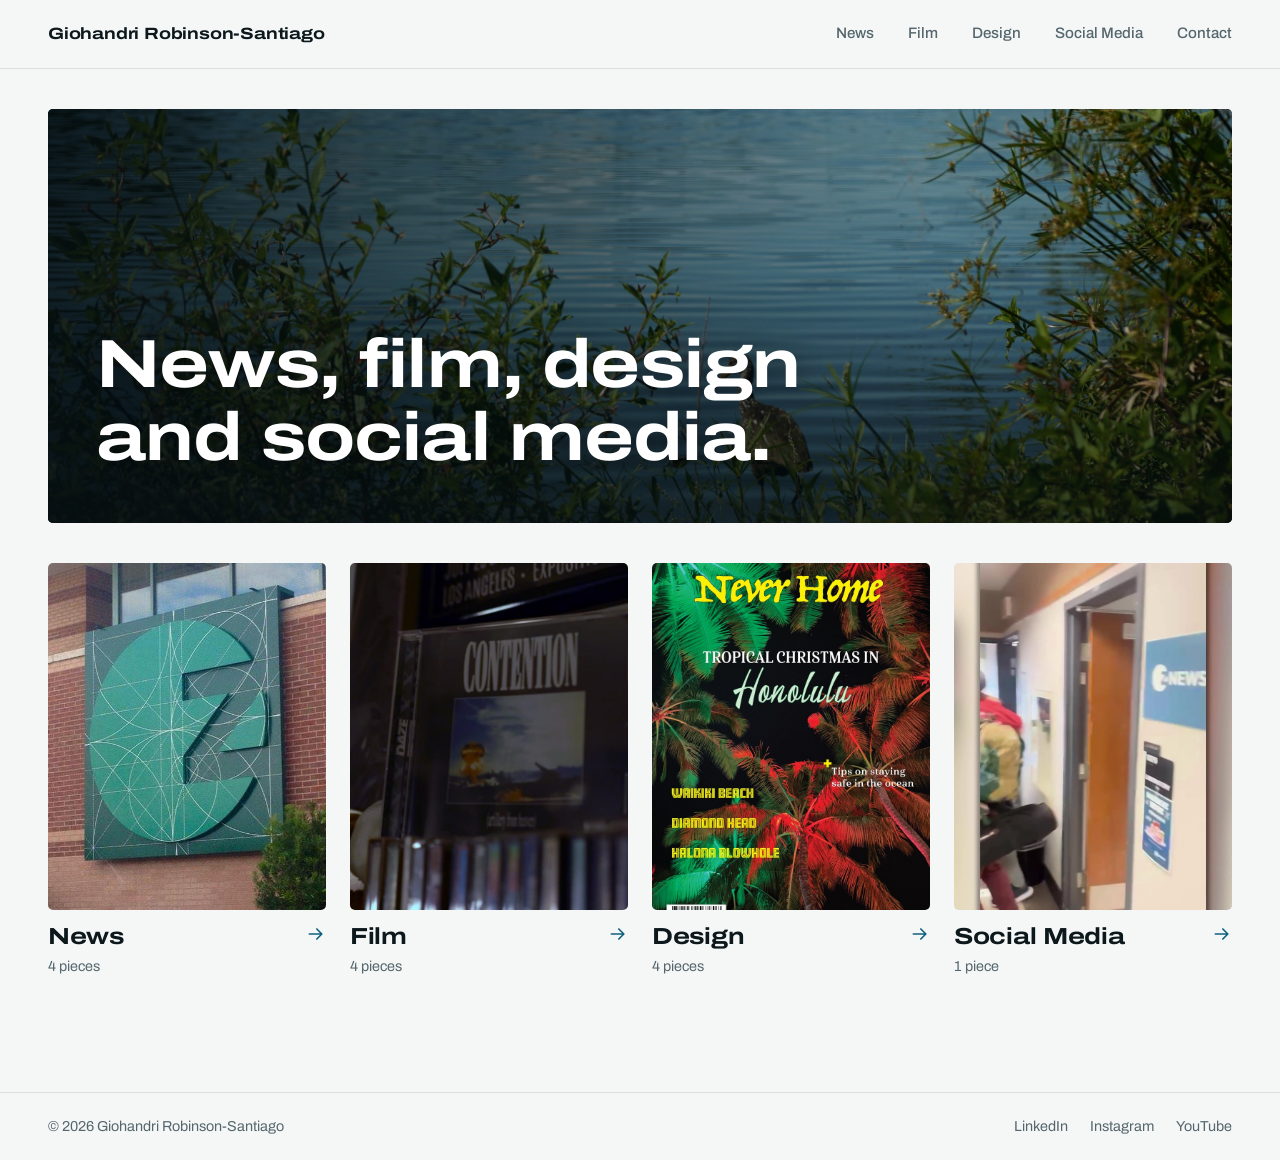
==== index.html @ 67291afe "Publish portfolio" ====
<!doctype html>
<html lang="en" data-theme="light">
<head>
<meta charset="utf-8">
<meta name="viewport" content="width=device-width, initial-scale=1">
<!--meta:start-->
<title>Giohandri Robinson-Santiago</title>
<meta name="description" content="News, film, design and social media.">
<meta property="og:title" content="Giohandri Robinson-Santiago">
<meta property="og:description" content="News, film, design and social media.">
<meta property="og:type" content="website">
<!--meta:end-->
<link rel="preload" href="fonts/archivo-var.woff2" as="font" type="font/woff2" crossorigin>
<link rel="stylesheet" href="styles.css">
</head>
<body>
<a class="skip-link" href="#main" id="skip-link">Skip to content</a>

<header class="site-header">
  <div class="wrap header-inner">
    <a class="wordmark" href="#/" id="wordmark"></a>
    <nav class="site-nav" aria-label="Sections" id="site-nav"></nav>
  </div>
</header>

<main id="main" tabindex="-1"></main>

<footer class="site-footer">
  <div class="wrap footer-inner" id="site-footer"></div>
</footer>

<dialog class="viewer" id="viewer" aria-labelledby="viewer-title">
  <div class="viewer-bar">
    <p class="viewer-count" id="viewer-count" aria-live="polite"></p>
    <button class="icon-button" type="button" id="viewer-close" aria-label="Close">
      <svg viewBox="0 0 24 24" width="22" height="22" aria-hidden="true"><path d="M5 5l14 14M19 5L5 19" fill="none" stroke="currentColor" stroke-width="1.8" stroke-linecap="round"/></svg>
    </button>
  </div>
  <div class="viewer-stage" id="viewer-stage"></div>
  <div class="viewer-foot">
    <button class="icon-button" type="button" id="viewer-prev" aria-label="Previous">
      <svg viewBox="0 0 24 24" width="22" height="22" aria-hidden="true"><path d="M14.5 5l-7 7 7 7" fill="none" stroke="currentColor" stroke-width="1.8" stroke-linecap="round" stroke-linejoin="round"/></svg>
    </button>
    <div class="viewer-caption">
      <h2 id="viewer-title"></h2>
      <p id="viewer-description"></p>
      <a id="viewer-full" target="_blank" rel="noopener" hidden>Open full size</a>
    </div>
    <button class="icon-button" type="button" id="viewer-next" aria-label="Next">
      <svg viewBox="0 0 24 24" width="22" height="22" aria-hidden="true"><path d="M9.5 5l7 7-7 7" fill="none" stroke="currentColor" stroke-width="1.8" stroke-linecap="round" stroke-linejoin="round"/></svg>
    </button>
  </div>
</dialog>

<noscript><p style="padding:2rem">This portfolio needs JavaScript turned on to show the work.</p></noscript>

<script>document.write('<script src="content.js?v=' + Math.floor(Date.now() / 60000) + '"><\/script>');</script>
<script src="embeds.js"></script>
<script src="app.js"></script>
</body>
</html>
---- styles.css ----
@font-face {
  font-family: "Archivo";
  src: url("fonts/archivo-var.woff2") format("woff2");
  font-weight: 100 900;
  font-stretch: 62% 125%;
  font-style: normal;
  font-display: swap;
}

:root {
  --accent: #0e627f;
  --bg: #f5f7f7;
  --surface: #ffffff;
  --ink: #0d181c;
  --muted: #55666d;
  --line: #d9e0e2;
  --tint: color-mix(in oklab, var(--accent) 9%, var(--bg));
  --accent-ink: var(--accent);
  --font: "Archivo", "Helvetica Neue", Helvetica, Arial, sans-serif;
  --wrap: 1240px;
  --gutter: clamp(20px, 4vw, 48px);
  --radius: 5px;
  color-scheme: light;
}

[data-theme="dark"] {
  --bg: #0c1215;
  --surface: #141c20;
  --ink: #edf2f3;
  --muted: #96a5ab;
  --line: #252f34;
  --tint: color-mix(in oklab, var(--accent) 22%, var(--bg));
  --accent-ink: color-mix(in oklab, var(--accent) 48%, white);
  color-scheme: dark;
}

*,
*::before,
*::after {
  box-sizing: border-box;
}

[hidden] {
  display: none !important;
}

html {
  -webkit-text-size-adjust: 100%;
  text-size-adjust: 100%;
  /* Always keep the scrollbar's space, so pages don't shift sideways. */
  overflow-y: scroll;
}

html:has(.viewer[open]) {
  overflow: hidden;
}

body {
  margin: 0;
  min-height: 100vh;
  min-height: 100dvh;
  display: flex;
  flex-direction: column;
  background: var(--bg);
  color: var(--ink);
  font-family: var(--font);
  font-size: 1rem;
  line-height: 1.55;
  -webkit-font-smoothing: antialiased;
}

main {
  flex: 1;
  outline: none;
}

img,
video,
iframe {
  display: block;
  max-width: 100%;
}

a {
  color: inherit;
}

h1,
h2,
h3,
p {
  margin: 0;
}

h1,
h2,
h3,
.wordmark {
  font-stretch: 122%;
  font-weight: 700;
  line-height: 1.08;
  letter-spacing: -0.012em;
  text-wrap: balance;
}

:focus-visible {
  outline: 2px solid var(--accent-ink);
  outline-offset: 3px;
  border-radius: 2px;
}

.wrap {
  width: 100%;
  max-width: calc(var(--wrap) + var(--gutter) * 2);
  margin-inline: auto;
  padding-inline: var(--gutter);
}

.skip-link {
  position: absolute;
  left: 12px;
  top: -60px;
  z-index: 20;
  padding: 10px 14px;
  background: var(--ink);
  color: var(--bg);
  border-radius: var(--radius);
  text-decoration: none;
}

.skip-link:focus {
  top: 12px;
}

/* ---------- Header ---------- */

.site-header {
  position: sticky;
  top: 0;
  z-index: 10;
  background: color-mix(in oklab, var(--bg) 92%, transparent);
  backdrop-filter: blur(10px);
  -webkit-backdrop-filter: blur(10px);
  border-bottom: 1px solid var(--line);
}

.header-inner {
  display: flex;
  flex-wrap: wrap;
  align-items: center;
  justify-content: space-between;
  gap: 4px 32px;
  padding-block: 14px;
}

.wordmark {
  font-size: 1.02rem;
  text-decoration: none;
  padding-block: 6px;
}

.site-nav {
  display: flex;
  flex-wrap: wrap;
  gap: 0 clamp(16px, 2.4vw, 30px);
  margin-inline: -2px;
}

.site-nav a {
  position: relative;
  padding: 8px 2px;
  font-size: 0.95rem;
  font-weight: 500;
  color: var(--muted);
  text-decoration: none;
  white-space: nowrap;
  transition: color 0.15s ease;
}

.site-nav a:hover,
.site-nav a[aria-current="page"] {
  color: var(--ink);
}

.site-nav a[aria-current="page"]::after {
  content: "";
  position: absolute;
  left: 2px;
  right: 2px;
  bottom: 3px;
  height: 2px;
  background: var(--accent-ink);
}

@media (max-width: 720px) {
  .header-inner {
    padding-block: 10px 4px;
  }

  .site-nav {
    flex: 1 0 100%;
    flex-wrap: nowrap;
    gap: 0 18px;
    overflow-x: auto;
    scrollbar-width: none;
    margin-inline: calc(var(--gutter) * -1);
    padding-inline: var(--gutter);
  }

  .site-nav::-webkit-scrollbar {
    display: none;
  }

  .site-nav a {
    padding-block: 10px;
    font-size: 0.92rem;
  }

  .site-nav a[aria-current="page"]::after {
    bottom: 5px;
  }
}

@media (max-width: 400px) {
  .site-nav {
    gap: 0 12px;
  }

  .site-nav a {
    font-size: 0.9rem;
  }
}

/* ---------- Pages ---------- */

.page {
  padding-block: clamp(20px, 3.5vw, 40px) clamp(64px, 9vw, 120px);
  animation: page-in 0.35s ease both;
}

@keyframes page-in {
  from {
    opacity: 0;
    transform: translateY(6px);
  }
}

/* ---------- Home ---------- */

.hero {
  position: relative;
  display: grid;
  align-items: end;
  border-radius: var(--radius);
  overflow: hidden;
}

.hero-text {
  position: relative;
  max-width: 22ch;
  font-size: clamp(2.1rem, 5.4vw, 4.25rem);
}

.hero h1 {
  font-size: 1em;
}

.hero p {
  margin-top: 0.9em;
  max-width: 46ch;
  font-size: clamp(1rem, 1.5vw, 1.2rem);
  line-height: 1.5;
}

.hero.has-banner {
  min-height: clamp(300px, 46vh, 500px);
  color: #fff;
  background: #10242c;
}

.hero.has-banner::after {
  content: "";
  position: absolute;
  inset: 0;
  background:
    linear-gradient(to top, rgba(5, 14, 18, 0.55), rgba(5, 14, 18, 0) 60%),
    linear-gradient(75deg, rgba(5, 14, 18, 0.8), rgba(5, 14, 18, 0.35) 45%, rgba(5, 14, 18, 0) 75%);
}

.hero-image {
  position: absolute;
  inset: 0;
  width: 100%;
  height: 100%;
  object-fit: cover;
  object-position: 50% 78%;
}

.hero.has-banner .hero-text {
  z-index: 1;
  padding: clamp(22px, 4vw, 48px);
  text-shadow: 0 1px 24px rgba(0, 0, 0, 0.35);
}

.hero.no-banner {
  padding-block: clamp(28px, 6vw, 80px) clamp(8px, 2vw, 24px);
}

.hero.no-banner p {
  color: var(--muted);
}

.tiles {
  list-style: none;
  margin: clamp(24px, 3.2vw, 40px) 0 0;
  padding: 0;
  display: grid;
  grid-template-columns: repeat(2, minmax(0, 1fr));
  gap: clamp(22px, 3vw, 36px) clamp(14px, 2vw, 24px);
}

@media (min-width: 900px) {
  .tiles {
    grid-template-columns: repeat(var(--tile-columns, 4), minmax(0, 1fr));
  }
}

.tile {
  display: block;
  text-decoration: none;
}

.tile-cover {
  position: relative;
  aspect-ratio: 4 / 5;
  border-radius: var(--radius);
  overflow: hidden;
  background: var(--tint);
}

.tile-cover img {
  width: 100%;
  height: 100%;
  object-fit: cover;
  object-position: 50% 0;
  transition: transform 0.6s cubic-bezier(0.2, 0.7, 0.2, 1);
}

.tile-letter {
  position: absolute;
  inset: 0;
  display: grid;
  place-items: center;
  font-size: clamp(4rem, 12vw, 9rem);
  font-weight: 800;
  font-stretch: 125%;
  color: color-mix(in oklab, var(--accent-ink) 55%, var(--tint));
  line-height: 1;
}

.tile-label {
  display: flex;
  align-items: baseline;
  justify-content: space-between;
  gap: 12px;
  margin-top: 14px;
}

.tile-label h2 {
  font-size: clamp(1.1rem, 1.9vw, 1.45rem);
}

.tile-arrow {
  flex: none;
  color: var(--accent-ink);
  transition: transform 0.25s ease;
}

.tile-count {
  margin-top: 3px;
  font-size: 0.9rem;
  color: var(--muted);
}

.tile:hover .tile-cover img {
  transform: scale(1.035);
}

.tile:hover .tile-arrow {
  transform: translateX(4px);
}

.tile:hover h2 {
  text-decoration: underline;
  text-decoration-thickness: 2px;
  text-underline-offset: 5px;
}

/* ---------- Section page ---------- */

.page-head {
  padding-block: clamp(18px, 4vw, 52px) clamp(22px, 3.4vw, 40px);
}

.page-head h1 {
  font-size: clamp(2.4rem, 7vw, 5rem);
}

.page-head p {
  margin-top: 16px;
  max-width: 62ch;
  font-size: clamp(1rem, 1.4vw, 1.15rem);
  color: var(--muted);
  white-space: pre-line;
}

.group + .group {
  margin-top: clamp(40px, 6vw, 72px);
}

.group-title {
  display: flex;
  align-items: center;
  gap: 16px;
  margin-bottom: 20px;
  font-size: 1.1rem;
  font-stretch: 112%;
  letter-spacing: 0;
}

.group-title::after {
  content: "";
  flex: 1;
  height: 1px;
  background: var(--line);
}

.gallery {
  display: flex;
  flex-wrap: wrap;
  gap: 30px 20px;
}

.gallery + .gallery,
.gallery + .audio-item,
.audio-item + .gallery,
.audio-item + .audio-item {
  margin-top: 30px;
}

.card {
  /* app.js sets --w so every row lines up edge to edge. */
  flex: 0 0 auto;
  width: var(--w, min(100%, calc(var(--r, 1.5) * 260px)));
  min-width: 0;
  max-width: 100%;
  text-decoration: none;
}

.card-thumb {
  position: relative;
  aspect-ratio: var(--r, 1.5);
  border-radius: var(--radius);
  overflow: hidden;
  background: var(--tint);
}

.card-thumb img {
  width: 100%;
  height: 100%;
  object-fit: cover;
  transition: transform 0.6s cubic-bezier(0.2, 0.7, 0.2, 1), opacity 0.3s ease;
}

.card:hover .card-thumb img {
  transform: scale(1.03);
}

.card-blank {
  position: absolute;
  inset: 0;
  display: grid;
  place-items: center;
  padding: 16px;
  text-align: center;
  font-weight: 600;
  font-stretch: 112%;
  color: var(--accent-ink);
}

.badge {
  position: absolute;
  left: 12px;
  bottom: 12px;
  display: inline-flex;
  align-items: center;
  gap: 7px;
  height: 34px;
  min-width: 34px;
  padding: 0 11px;
  border-radius: 999px;
  background: rgba(8, 16, 20, 0.78);
  color: #fff;
  font-size: 0.8rem;
  font-weight: 600;
  backdrop-filter: blur(6px);
  -webkit-backdrop-filter: blur(6px);
  transition: background 0.2s ease;
}

.card:hover .badge {
  background: var(--accent);
}

.card-title {
  margin-top: 12px;
  font-size: 1.02rem;
  font-weight: 650;
  font-stretch: 108%;
  line-height: 1.3;
  letter-spacing: 0;
}

.card:hover .card-title {
  text-decoration: underline;
  text-decoration-thickness: 1.5px;
  text-underline-offset: 4px;
}

.card-text {
  margin-top: 4px;
  font-size: 0.92rem;
  color: var(--muted);
  display: -webkit-box;
  -webkit-line-clamp: 2;
  line-clamp: 2;
  -webkit-box-orient: vertical;
  overflow: hidden;
}

.audio-item {
  display: grid;
  gap: 16px 32px;
  padding: clamp(16px, 2.4vw, 24px);
  background: var(--surface);
  border: 1px solid var(--line);
  border-radius: var(--radius);
}

@media (min-width: 820px) {
  .audio-item {
    grid-template-columns: minmax(0, 1fr) minmax(0, 1.5fr);
    align-items: center;
  }
}

.audio-item h3 {
  font-size: 1.1rem;
  font-stretch: 108%;
  line-height: 1.3;
  letter-spacing: 0;
}

.audio-item p {
  margin-top: 6px;
  font-size: 0.95rem;
  color: var(--muted);
  white-space: pre-line;
}

.audio-item audio,
.audio-item iframe {
  width: 100%;
  border: 0;
  border-radius: 3px;
}

.audio-item iframe {
  height: 166px;
  background: var(--tint);
}

.empty {
  padding: clamp(40px, 8vw, 96px) 24px;
  border: 1px dashed var(--line);
  border-radius: var(--radius);
  text-align: center;
  color: var(--muted);
}

/* ---------- Contact ---------- */

.contact {
  max-width: 820px;
}

.contact-about {
  margin-bottom: clamp(28px, 4vw, 44px);
  max-width: 60ch;
  font-size: clamp(1.05rem, 1.6vw, 1.25rem);
  white-space: pre-line;
}

.contact-list {
  list-style: none;
  margin: 0;
  padding: 0;
  border-top: 1px solid var(--line);
}

.contact-list a {
  display: flex;
  align-items: center;
  justify-content: space-between;
  gap: 20px;
  padding: clamp(16px, 2.4vw, 24px) 0;
  border-bottom: 1px solid var(--line);
  text-decoration: none;
  transition: color 0.15s ease, padding 0.25s ease;
}

.contact-list a:hover {
  color: var(--accent-ink);
  padding-left: 8px;
}

.contact-label {
  font-size: clamp(1.25rem, 3vw, 2rem);
  font-weight: 700;
  font-stretch: 118%;
  line-height: 1.15;
  overflow-wrap: anywhere;
}

.contact-meta {
  display: block;
  margin-top: 4px;
  font-size: 0.92rem;
  color: var(--muted);
  overflow-wrap: anywhere;
}

.contact-list svg {
  flex: none;
}

/* ---------- Footer ---------- */

.site-footer {
  border-top: 1px solid var(--line);
  font-size: 0.9rem;
  color: var(--muted);
}

.footer-inner {
  display: flex;
  flex-wrap: wrap;
  justify-content: space-between;
  gap: 8px 28px;
  padding-block: 22px;
}

.footer-links {
  display: flex;
  flex-wrap: wrap;
  gap: 4px 22px;
  list-style: none;
  margin: 0;
  padding: 0;
}

.footer-links a {
  text-decoration: none;
}

.footer-links a:hover {
  color: var(--ink);
  text-decoration: underline;
  text-underline-offset: 4px;
}

/* ---------- Viewer ---------- */

.viewer {
  position: fixed;
  inset: 0;
  width: auto;
  height: auto;
  max-width: none;
  max-height: none;
  margin: 0;
  padding: 0;
  border: 0;
  background: #070c0e;
  color: #eef2f3;
  color-scheme: dark;
  overflow: hidden;
}

.viewer[open] {
  display: grid;
  grid-template-rows: auto minmax(0, 1fr) auto;
  animation: viewer-in 0.2s ease both;
}

@keyframes viewer-in {
  from {
    opacity: 0;
  }
}

.viewer::backdrop {
  background: #070c0e;
}

.viewer :focus-visible {
  outline-color: #fff;
}

.viewer-bar {
  display: flex;
  align-items: center;
  justify-content: space-between;
  padding: 10px clamp(10px, 2vw, 20px);
}

.viewer-count {
  padding-left: 8px;
  font-size: 0.9rem;
  color: #9fb0b6;
  font-variant-numeric: tabular-nums;
}

.icon-button {
  display: inline-grid;
  place-items: center;
  width: 44px;
  height: 44px;
  flex: none;
  border: 0;
  border-radius: 999px;
  background: transparent;
  color: inherit;
  cursor: pointer;
  transition: background 0.15s ease;
}

.icon-button:hover {
  background: rgba(255, 255, 255, 0.12);
}

.icon-button[disabled] {
  opacity: 0.25;
  cursor: default;
  background: transparent;
}

.viewer-stage {
  display: grid;
  place-items: center;
  min-height: 0;
  padding-inline: clamp(10px, 2vw, 20px);
  container-type: size;
}

.viewer-stage img {
  max-width: 100%;
  max-height: 100cqh;
  width: auto;
  height: auto;
  object-fit: contain;
  border-radius: 2px;
}

.stage-frame {
  /* Largest box of the right shape that fits the stage. */
  width: min(100cqw, 100cqh * var(--r, 1.7778), var(--max-w, 1600px));
  aspect-ratio: var(--r, 1.7778);
  background: #000;
  border-radius: 2px;
  overflow: hidden;
}

.stage-frame video,
.stage-frame iframe {
  width: 100%;
  height: 100%;
  border: 0;
  background: #000;
}

.stage-frame.is-post {
  width: min(100cqw, 420px);
  height: 100cqh;
  aspect-ratio: auto;
  background: #fff;
}

.viewer-foot {
  display: grid;
  grid-template-columns: 44px minmax(0, 1fr) 44px;
  align-items: start;
  gap: 12px;
  padding: 14px clamp(10px, 2vw, 20px) max(18px, env(safe-area-inset-bottom));
}

.viewer-caption {
  max-width: 760px;
  margin-inline: auto;
  text-align: center;
}

.viewer-caption h2 {
  font-size: 1.08rem;
  font-stretch: 110%;
  line-height: 1.3;
  letter-spacing: 0;
}

.viewer-caption p {
  margin-top: 5px;
  max-height: 5.8em;
  overflow: auto;
  font-size: 0.94rem;
  color: #a9b8bd;
  white-space: pre-line;
}

.viewer-caption p:empty {
  display: none;
}

.viewer-caption a {
  display: inline-block;
  margin-top: 6px;
  font-size: 0.88rem;
  color: #a9b8bd;
  text-underline-offset: 3px;
}

.viewer-caption a:hover {
  color: #fff;
}

@media (prefers-reduced-motion: reduce) {
  *,
  *::before,
  *::after {
    animation-duration: 0.01ms !important;
    transition-duration: 0.01ms !important;
  }
}
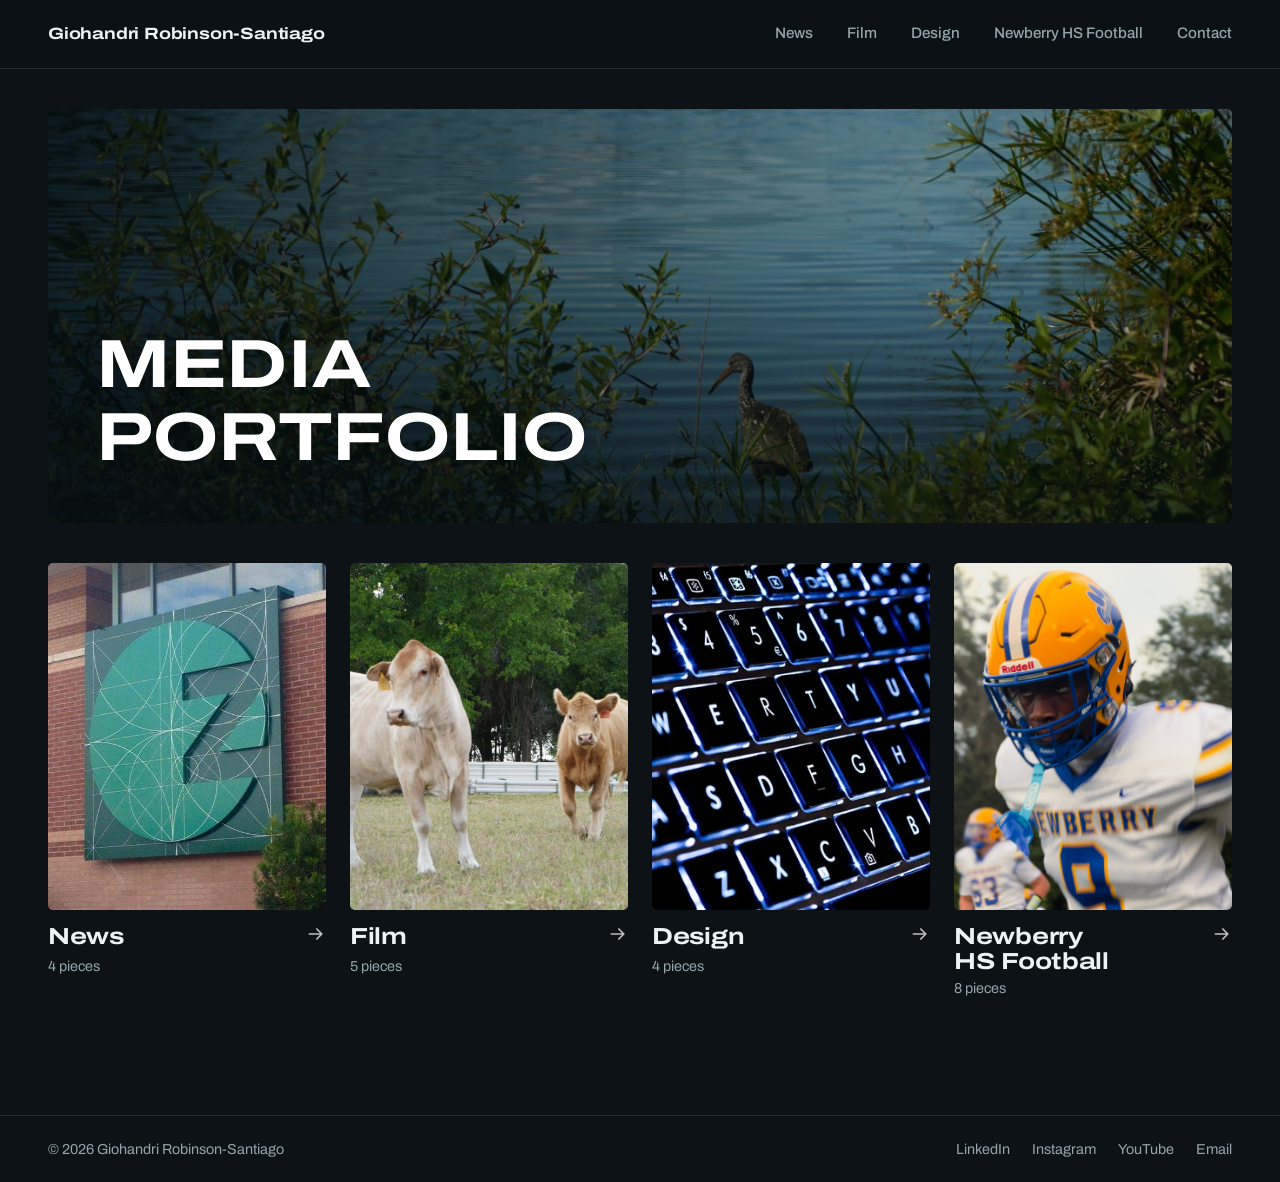
==== commit 30bee0bf: "Update portfolio from the editor" ====
--- a/index.html
+++ b/index.html
@@ -5,9 +5,9 @@
 <meta name="viewport" content="width=device-width, initial-scale=1">
 <!--meta:start-->
 <title>Giohandri Robinson-Santiago</title>
-<meta name="description" content="News, film, design and social media.">
+<meta name="description" content="MEDIA PORTFOLIO">
 <meta property="og:title" content="Giohandri Robinson-Santiago">
-<meta property="og:description" content="News, film, design and social media.">
+<meta property="og:description" content="MEDIA PORTFOLIO">
 <meta property="og:type" content="website">
 <!--meta:end-->
 <link rel="preload" href="fonts/archivo-var.woff2" as="font" type="font/woff2" crossorigin>
